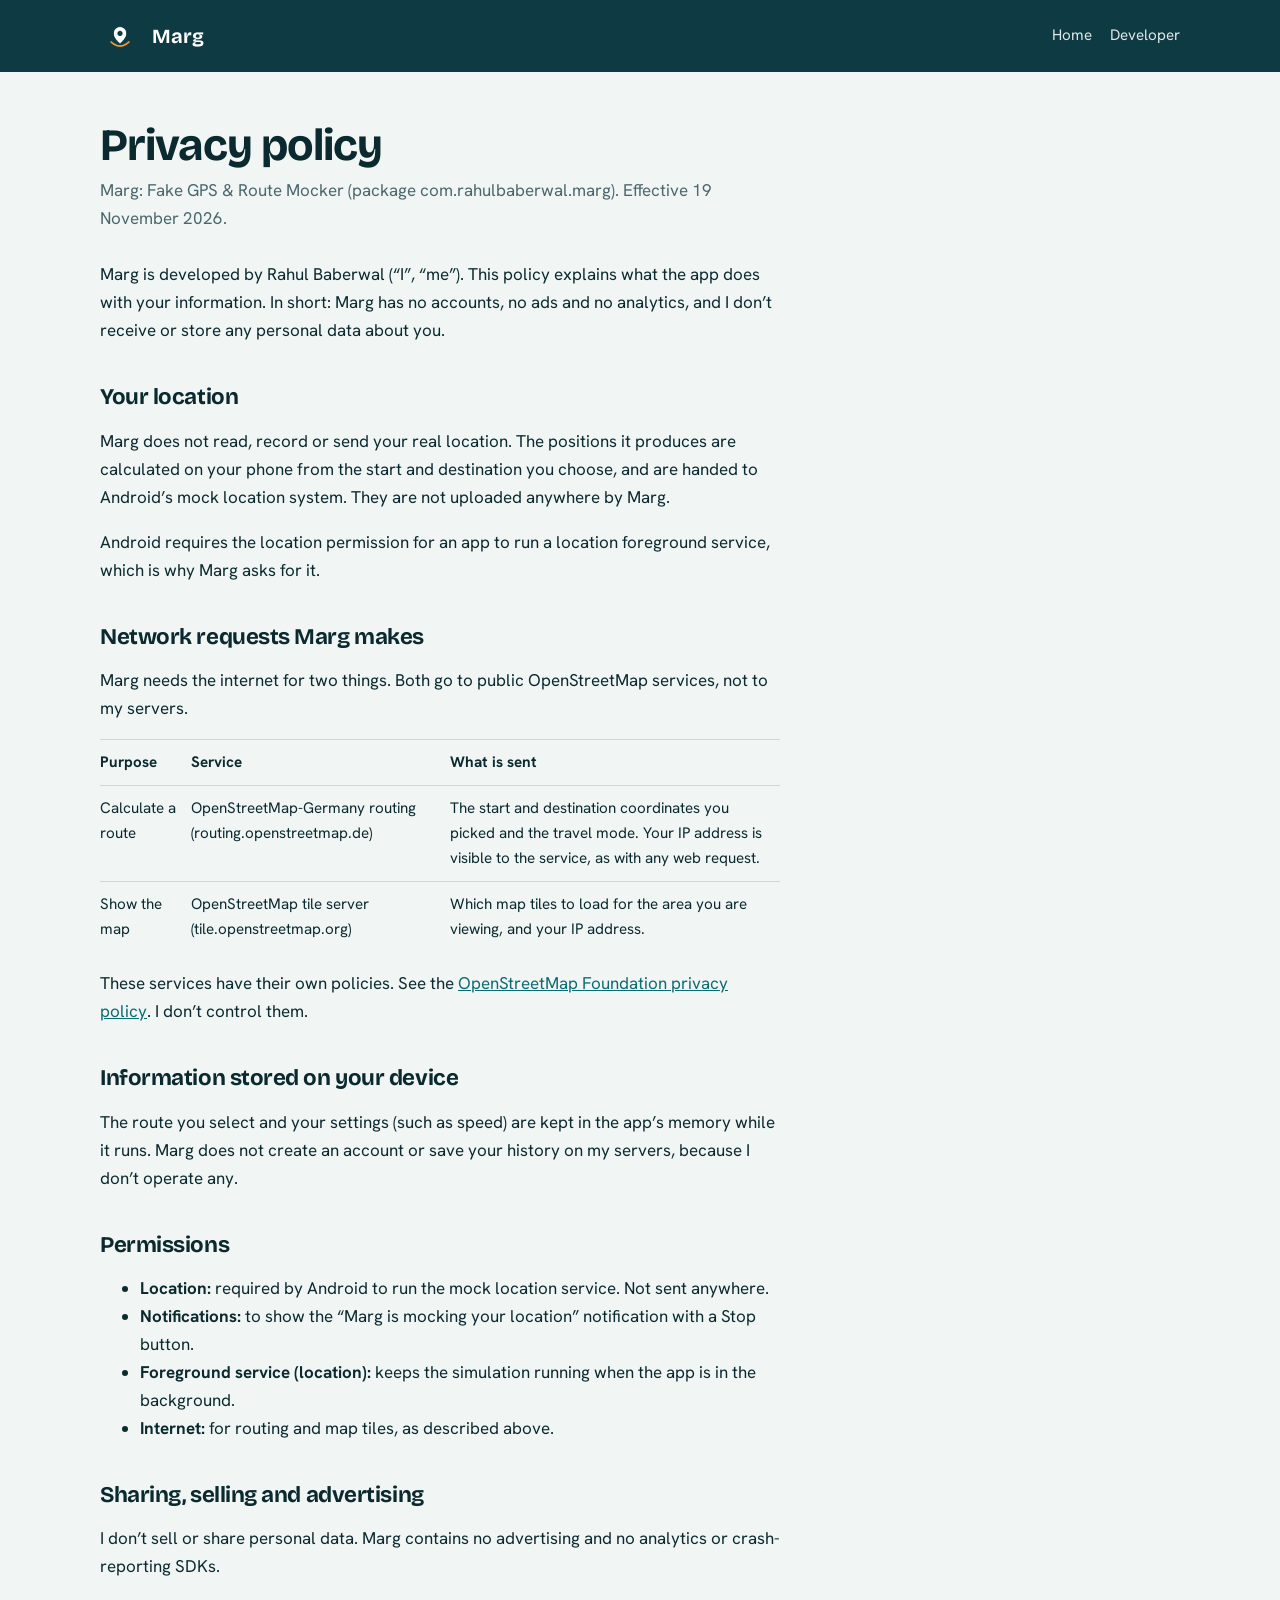
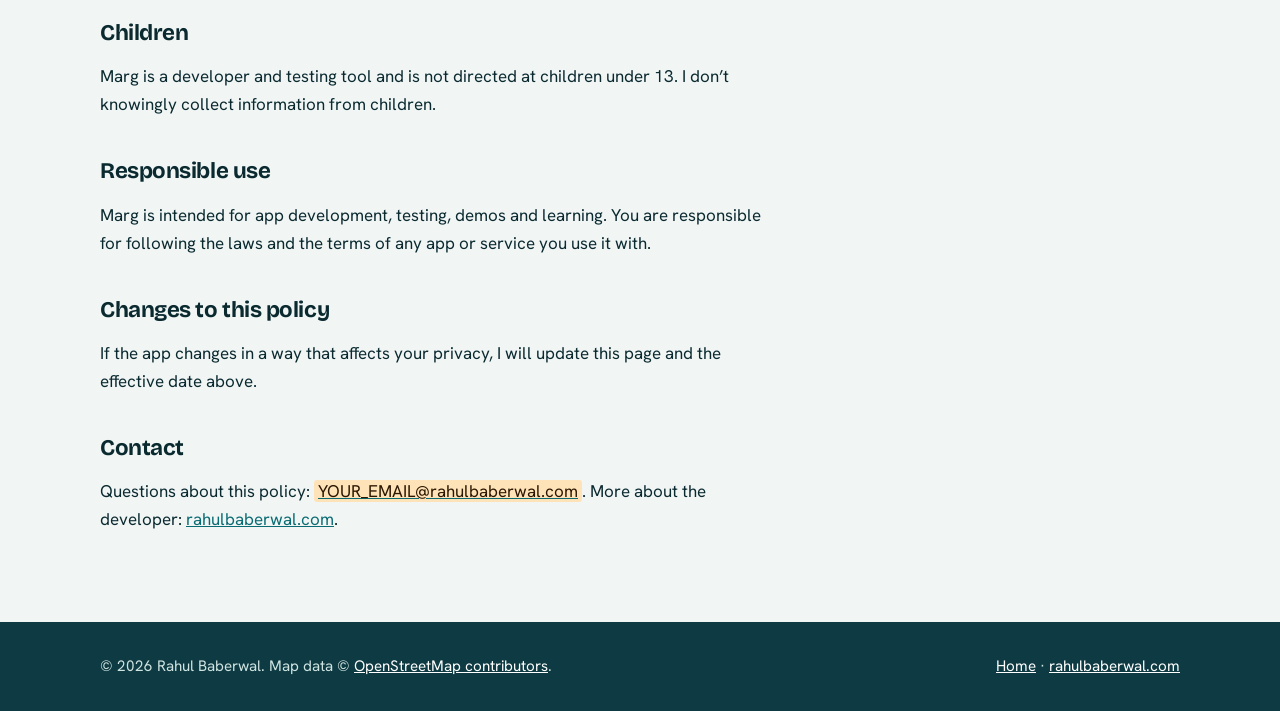
==== docs/privacy.html @ 12610db1 "Initial commit: Android project setup with release signing config and documentation" ====
<!doctype html>
<html lang="en">
<head>
<meta charset="utf-8">
<meta name="viewport" content="width=device-width, initial-scale=1">
<title>Privacy policy – Marg: Fake GPS &amp; Route Mocker</title>
<meta name="description" content="Privacy policy for Marg: Fake GPS &amp; Route Mocker, an Android app by Rahul Baberwal.">
<link rel="icon" href="assets/icon.png">
<link rel="preconnect" href="https://fonts.googleapis.com">
<link rel="preconnect" href="https://fonts.gstatic.com" crossorigin>
<link href="https://fonts.googleapis.com/css2?family=Bricolage+Grotesque:wght@600;700&family=Hanken+Grotesk:wght@400;600&display=swap" rel="stylesheet">
<link rel="stylesheet" href="style.css">
</head>
<body>
<div class="top"><div class="wrap"><header class="bar">
  <a class="brand" href="./"><img src="assets/icon.png" alt="" width="40" height="40">Marg</a>
  <nav aria-label="Main"><a href="./">Home</a><a href="https://rahulbaberwal.com">Developer</a></nav>
</header></div></div>

<main class="wrap">
<article class="prose">
  <h1>Privacy policy</h1>
  <p class="meta">Marg: Fake GPS &amp; Route Mocker (package com.rahulbaberwal.marg). Effective 19 November 2026.</p>

  <p>Marg is developed by Rahul Baberwal (“I”, “me”). This policy explains what the app does with your information. In short: Marg has no accounts, no ads and no analytics, and I don’t receive or store any personal data about you.</p>

  <h2>Your location</h2>
  <p>Marg does not read, record or send your real location. The positions it produces are calculated on your phone from the start and destination you choose, and are handed to Android’s mock location system. They are not uploaded anywhere by Marg.</p>
  <p>Android requires the location permission for an app to run a location foreground service, which is why Marg asks for it.</p>

  <h2>Network requests Marg makes</h2>
  <p>Marg needs the internet for two things. Both go to public OpenStreetMap services, not to my servers.</p>
  <table>
    <tr><th>Purpose</th><th>Service</th><th>What is sent</th></tr>
    <tr><td>Calculate a route</td><td>OpenStreetMap-Germany routing (routing.openstreetmap.de)</td><td>The start and destination coordinates you picked and the travel mode. Your IP address is visible to the service, as with any web request.</td></tr>
    <tr><td>Show the map</td><td>OpenStreetMap tile server (tile.openstreetmap.org)</td><td>Which map tiles to load for the area you are viewing, and your IP address.</td></tr>
  </table>
  <p>These services have their own policies. See the <a href="https://osmfoundation.org/wiki/Privacy_Policy">OpenStreetMap Foundation privacy policy</a>. I don’t control them.</p>

  <h2>Information stored on your device</h2>
  <p>The route you select and your settings (such as speed) are kept in the app’s memory while it runs. Marg does not create an account or save your history on my servers, because I don’t operate any.</p>

  <h2>Permissions</h2>
  <ul>
    <li><strong>Location:</strong> required by Android to run the mock location service. Not sent anywhere.</li>
    <li><strong>Notifications:</strong> to show the “Marg is mocking your location” notification with a Stop button.</li>
    <li><strong>Foreground service (location):</strong> keeps the simulation running when the app is in the background.</li>
    <li><strong>Internet:</strong> for routing and map tiles, as described above.</li>
  </ul>

  <h2>Sharing, selling and advertising</h2>
  <p>I don’t sell or share personal data. Marg contains no advertising and no analytics or crash-reporting SDKs.</p>

  <h2>Children</h2>
  <p>Marg is a developer and testing tool and is not directed at children under 13. I don’t knowingly collect information from children.</p>

  <h2>Responsible use</h2>
  <p>Marg is intended for app development, testing, demos and learning. You are responsible for following the laws and the terms of any app or service you use it with.</p>

  <h2>Changes to this policy</h2>
  <p>If the app changes in a way that affects your privacy, I will update this page and the effective date above.</p>

  <h2>Contact</h2>
  <p>Questions about this policy: <a href="mailto:YOUR_EMAIL@rahulbaberwal.com"><span class="todo">YOUR_EMAIL@rahulbaberwal.com</span></a>. More about the developer: <a href="https://rahulbaberwal.com">rahulbaberwal.com</a>.</p>
</article>
</main>

<footer><div class="wrap">
  <span>© 2026 Rahul Baberwal. Map data © <a href="https://www.openstreetmap.org/copyright">OpenStreetMap contributors</a>.</span>
  <span><a href="./">Home</a> · <a href="https://rahulbaberwal.com">rahulbaberwal.com</a></span>
</div></footer>
</body>
</html>
---- docs/style.css ----
:root{
  --ink:#0B2A30; --paper:#F1F6F5; --teal:#0E3B43; --mint:#CFE7E2;
  --saffron:#FF9933; --muted:#4A676D; --line:#C6DCD8; --link:#0B6B73;
  color-scheme: light dark;
}
@media (prefers-color-scheme: dark){
  :root{ --ink:#E4F0EE; --paper:#0A1F24; --mint:#12353C; --muted:#9AB5BA; --line:#1F4048; --link:#7FD3CF; }
}
*{box-sizing:border-box}
html{scroll-behavior:smooth}
body{margin:0;background:var(--paper);color:var(--ink);font:17px/1.65 "Hanken Grotesk",system-ui,-apple-system,"Segoe UI",Roboto,sans-serif}
h1,h2,h3{font-family:"Bricolage Grotesque","Hanken Grotesk",system-ui,sans-serif;line-height:1.12;letter-spacing:-.02em;margin:0}
a{color:var(--link)}
a:focus-visible,button:focus-visible{outline:3px solid var(--saffron);outline-offset:3px;border-radius:4px}
.wrap{width:min(1080px,100% - 40px);margin-inline:auto}

/* header + hero (always dark teal) */
.top{background:var(--teal);color:#fff}
.top a{color:#fff}
.bar{display:flex;align-items:center;justify-content:space-between;gap:16px;padding:16px 0}
.brand{display:flex;align-items:center;gap:12px;text-decoration:none;font-family:"Bricolage Grotesque",sans-serif;font-weight:700;font-size:1.25rem}
.brand img{width:40px;height:40px;border-radius:50%}
.bar nav{display:flex;gap:18px;font-size:.95rem}
.bar nav a{text-decoration:none;opacity:.88}
.bar nav a:hover{opacity:1;text-decoration:underline}
.hero{display:grid;gap:32px;padding:40px 0 64px;align-items:center}
.hero h1{font-size:clamp(2.2rem,6vw,3.8rem);font-weight:700;max-width:14ch}
.hero p{font-size:1.15rem;max-width:46ch;color:#D5E8E5;margin:18px 0 28px}
.cta{display:flex;flex-wrap:wrap;gap:12px}
.btn{display:inline-block;padding:13px 22px;border-radius:999px;font-weight:600;text-decoration:none}
.btn.primary{background:var(--saffron);color:#2B1700}
.btn.ghost{border:2px solid #5F8A91;color:#fff}
.btn:hover{filter:brightness(1.08)}
.route{width:100%;height:auto;max-width:520px;justify-self:center}
@media(min-width:860px){.hero{grid-template-columns:1.05fr 1fr}}

/* sections */
section{padding:64px 0}
section + section{border-top:1px solid var(--line)}
h2{font-size:clamp(1.6rem,3.6vw,2.2rem);margin-bottom:12px}
.lead{max-width:60ch;color:var(--muted);margin:0 0 32px}
.features{display:grid;gap:0 48px;margin:0}
@media(min-width:760px){.features{grid-template-columns:1fr 1fr}}
.features div{padding:18px 0;border-top:1px solid var(--line)}
.features dt{font-weight:700;font-family:"Bricolage Grotesque",sans-serif;font-size:1.15rem}
.features dd{margin:4px 0 0;color:var(--muted);max-width:44ch}
.steps{margin:0;padding-left:1.2em;max-width:60ch}
.steps li{margin:0 0 12px;padding-left:6px}
.steps li::marker{color:var(--saffron);font-weight:700}
.shots{display:flex;gap:20px;overflow-x:auto;padding:4px 2px 18px;scroll-snap-type:x mandatory}
.shots figure{margin:0;flex:0 0 min(240px,70vw);scroll-snap-align:start}
.shot{aspect-ratio:9/19.5;border:6px solid var(--teal);border-radius:30px;background:var(--mint);overflow:hidden;position:relative}
.shot img{width:100%;height:100%;object-fit:cover;display:block}
.shot.missing::after{content:"Add screenshot";position:absolute;inset:0;display:grid;place-items:center;color:var(--muted);font-size:.95rem}
figcaption{margin-top:10px;color:var(--muted);font-size:.95rem}
.note{max-width:62ch;border-left:4px solid var(--saffron);padding:4px 0 4px 18px}
.dev{display:grid;gap:12px;max-width:62ch}

footer{background:var(--teal);color:#CFE3E0;padding:32px 0;font-size:.95rem}
footer a{color:#fff}
footer .wrap{display:flex;flex-wrap:wrap;gap:8px 24px;justify-content:space-between}

/* privacy / long text */
.prose{padding:48px 0 72px;max-width:68ch}
.prose h1{font-size:clamp(2rem,5vw,2.8rem);margin-bottom:6px}
.prose h2{font-size:1.4rem;margin:40px 0 8px}
.prose p,.prose li{max-width:68ch}
.prose .meta{color:var(--muted);margin:0 0 28px}
.prose table{border-collapse:collapse;width:100%;margin:12px 0;font-size:.95rem}
.prose th,.prose td{border-top:1px solid var(--line);padding:10px 12px 10px 0;text-align:left;vertical-align:top}
.prose th{font-weight:700}
.todo{background:#FFE3B8;color:#2B1700;padding:0 4px;border-radius:3px}
@media (prefers-reduced-motion:reduce){html{scroll-behavior:auto}}
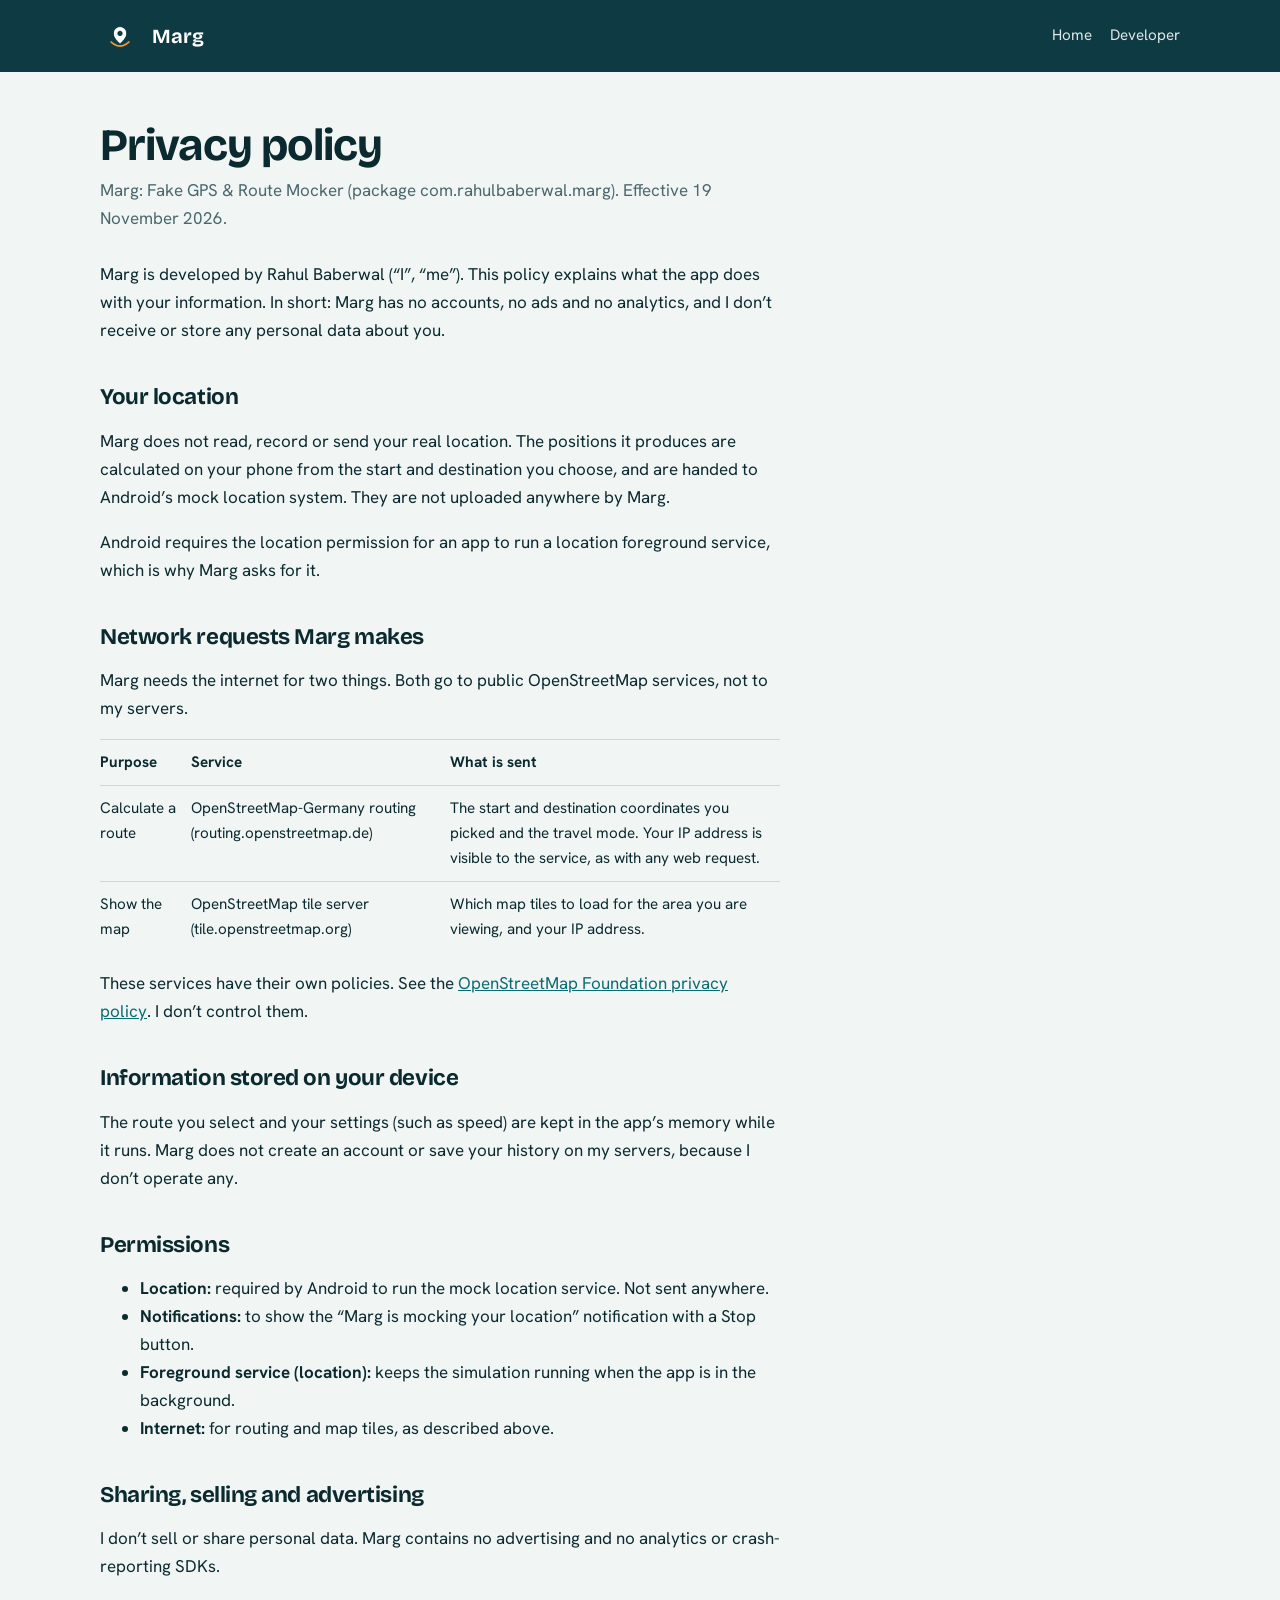
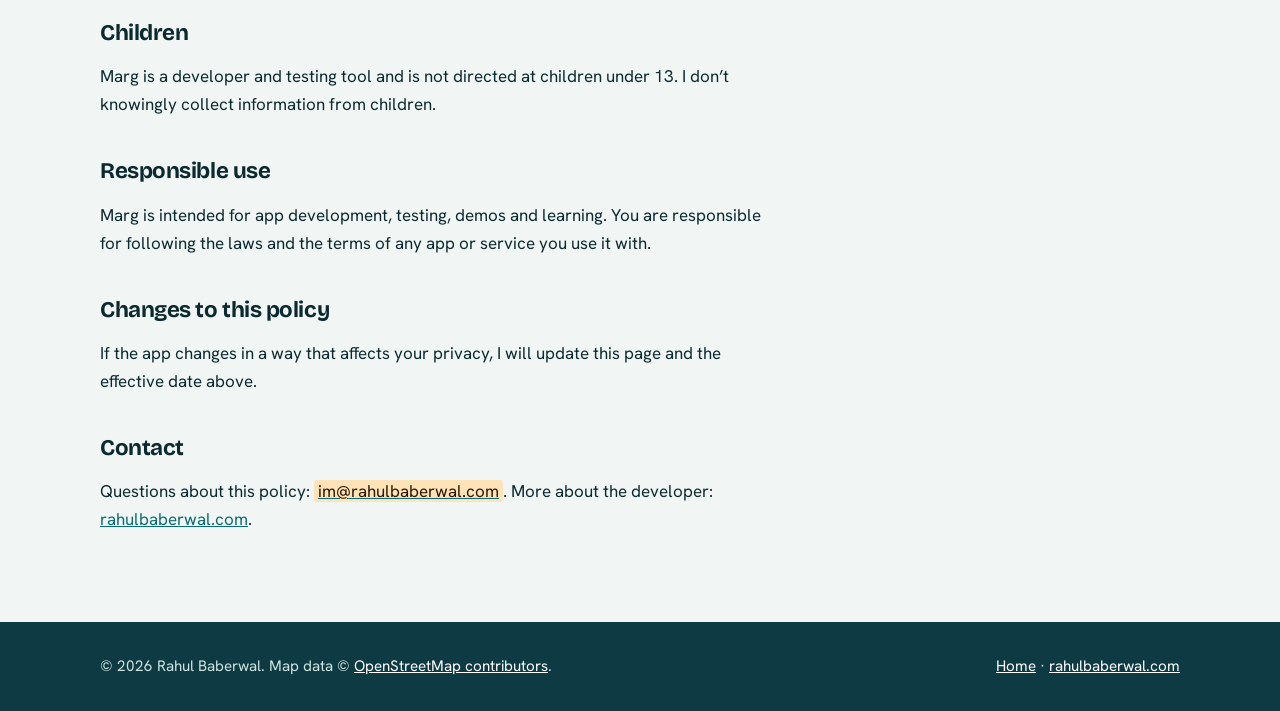
==== commit 2faf183e: "docs: add landing page and privacy policy website files" ====
--- a/docs/privacy.html
+++ b/docs/privacy.html
@@ -1,73 +1,115 @@
 <!doctype html>
 <html lang="en">
+
 <head>
-<meta charset="utf-8">
-<meta name="viewport" content="width=device-width, initial-scale=1">
-<title>Privacy policy – Marg: Fake GPS &amp; Route Mocker</title>
-<meta name="description" content="Privacy policy for Marg: Fake GPS &amp; Route Mocker, an Android app by Rahul Baberwal.">
-<link rel="icon" href="assets/icon.png">
-<link rel="preconnect" href="https://fonts.googleapis.com">
-<link rel="preconnect" href="https://fonts.gstatic.com" crossorigin>
-<link href="https://fonts.googleapis.com/css2?family=Bricolage+Grotesque:wght@600;700&family=Hanken+Grotesk:wght@400;600&display=swap" rel="stylesheet">
-<link rel="stylesheet" href="style.css">
+  <meta charset="utf-8">
+  <meta name="viewport" content="width=device-width, initial-scale=1">
+  <title>Privacy policy – Marg: Fake GPS &amp; Route Mocker</title>
+  <meta name="description"
+    content="Privacy policy for Marg: Fake GPS &amp; Route Mocker, an Android app by Rahul Baberwal.">
+  <link rel="icon" href="assets/icon.png">
+  <link rel="preconnect" href="https://fonts.googleapis.com">
+  <link rel="preconnect" href="https://fonts.gstatic.com" crossorigin>
+  <link
+    href="https://fonts.googleapis.com/css2?family=Bricolage+Grotesque:wght@600;700&family=Hanken+Grotesk:wght@400;600&display=swap"
+    rel="stylesheet">
+  <link rel="stylesheet" href="style.css">
 </head>
+
 <body>
-<div class="top"><div class="wrap"><header class="bar">
-  <a class="brand" href="./"><img src="assets/icon.png" alt="" width="40" height="40">Marg</a>
-  <nav aria-label="Main"><a href="./">Home</a><a href="https://rahulbaberwal.com">Developer</a></nav>
-</header></div></div>
+  <div class="top">
+    <div class="wrap">
+      <header class="bar">
+        <a class="brand" href="./"><img src="assets/icon.png" alt="" width="40" height="40">Marg</a>
+        <nav aria-label="Main"><a href="./">Home</a><a href="https://rahulbaberwal.com">Developer</a></nav>
+      </header>
+    </div>
+  </div>
 
-<main class="wrap">
-<article class="prose">
-  <h1>Privacy policy</h1>
-  <p class="meta">Marg: Fake GPS &amp; Route Mocker (package com.rahulbaberwal.marg). Effective 19 November 2026.</p>
+  <main class="wrap">
+    <article class="prose">
+      <h1>Privacy policy</h1>
+      <p class="meta">Marg: Fake GPS &amp; Route Mocker (package com.rahulbaberwal.marg). Effective 19 November 2026.
+      </p>
 
-  <p>Marg is developed by Rahul Baberwal (“I”, “me”). This policy explains what the app does with your information. In short: Marg has no accounts, no ads and no analytics, and I don’t receive or store any personal data about you.</p>
+      <p>Marg is developed by Rahul Baberwal (“I”, “me”). This policy explains what the app does with your information.
+        In short: Marg has no accounts, no ads and no analytics, and I don’t receive or store any personal data about
+        you.</p>
 
-  <h2>Your location</h2>
-  <p>Marg does not read, record or send your real location. The positions it produces are calculated on your phone from the start and destination you choose, and are handed to Android’s mock location system. They are not uploaded anywhere by Marg.</p>
-  <p>Android requires the location permission for an app to run a location foreground service, which is why Marg asks for it.</p>
+      <h2>Your location</h2>
+      <p>Marg does not read, record or send your real location. The positions it produces are calculated on your phone
+        from the start and destination you choose, and are handed to Android’s mock location system. They are not
+        uploaded anywhere by Marg.</p>
+      <p>Android requires the location permission for an app to run a location foreground service, which is why Marg
+        asks for it.</p>
 
-  <h2>Network requests Marg makes</h2>
-  <p>Marg needs the internet for two things. Both go to public OpenStreetMap services, not to my servers.</p>
-  <table>
-    <tr><th>Purpose</th><th>Service</th><th>What is sent</th></tr>
-    <tr><td>Calculate a route</td><td>OpenStreetMap-Germany routing (routing.openstreetmap.de)</td><td>The start and destination coordinates you picked and the travel mode. Your IP address is visible to the service, as with any web request.</td></tr>
-    <tr><td>Show the map</td><td>OpenStreetMap tile server (tile.openstreetmap.org)</td><td>Which map tiles to load for the area you are viewing, and your IP address.</td></tr>
-  </table>
-  <p>These services have their own policies. See the <a href="https://osmfoundation.org/wiki/Privacy_Policy">OpenStreetMap Foundation privacy policy</a>. I don’t control them.</p>
+      <h2>Network requests Marg makes</h2>
+      <p>Marg needs the internet for two things. Both go to public OpenStreetMap services, not to my servers.</p>
+      <table>
+        <tr>
+          <th>Purpose</th>
+          <th>Service</th>
+          <th>What is sent</th>
+        </tr>
+        <tr>
+          <td>Calculate a route</td>
+          <td>OpenStreetMap-Germany routing (routing.openstreetmap.de)</td>
+          <td>The start and destination coordinates you picked and the travel mode. Your IP address is visible to the
+            service, as with any web request.</td>
+        </tr>
+        <tr>
+          <td>Show the map</td>
+          <td>OpenStreetMap tile server (tile.openstreetmap.org)</td>
+          <td>Which map tiles to load for the area you are viewing, and your IP address.</td>
+        </tr>
+      </table>
+      <p>These services have their own policies. See the <a
+          href="https://osmfoundation.org/wiki/Privacy_Policy">OpenStreetMap Foundation privacy policy</a>. I don’t
+        control them.</p>
 
-  <h2>Information stored on your device</h2>
-  <p>The route you select and your settings (such as speed) are kept in the app’s memory while it runs. Marg does not create an account or save your history on my servers, because I don’t operate any.</p>
+      <h2>Information stored on your device</h2>
+      <p>The route you select and your settings (such as speed) are kept in the app’s memory while it runs. Marg does
+        not create an account or save your history on my servers, because I don’t operate any.</p>
 
-  <h2>Permissions</h2>
-  <ul>
-    <li><strong>Location:</strong> required by Android to run the mock location service. Not sent anywhere.</li>
-    <li><strong>Notifications:</strong> to show the “Marg is mocking your location” notification with a Stop button.</li>
-    <li><strong>Foreground service (location):</strong> keeps the simulation running when the app is in the background.</li>
-    <li><strong>Internet:</strong> for routing and map tiles, as described above.</li>
-  </ul>
+      <h2>Permissions</h2>
+      <ul>
+        <li><strong>Location:</strong> required by Android to run the mock location service. Not sent anywhere.</li>
+        <li><strong>Notifications:</strong> to show the “Marg is mocking your location” notification with a Stop button.
+        </li>
+        <li><strong>Foreground service (location):</strong> keeps the simulation running when the app is in the
+          background.</li>
+        <li><strong>Internet:</strong> for routing and map tiles, as described above.</li>
+      </ul>
 
-  <h2>Sharing, selling and advertising</h2>
-  <p>I don’t sell or share personal data. Marg contains no advertising and no analytics or crash-reporting SDKs.</p>
+      <h2>Sharing, selling and advertising</h2>
+      <p>I don’t sell or share personal data. Marg contains no advertising and no analytics or crash-reporting SDKs.</p>
 
-  <h2>Children</h2>
-  <p>Marg is a developer and testing tool and is not directed at children under 13. I don’t knowingly collect information from children.</p>
+      <h2>Children</h2>
+      <p>Marg is a developer and testing tool and is not directed at children under 13. I don’t knowingly collect
+        information from children.</p>
 
-  <h2>Responsible use</h2>
-  <p>Marg is intended for app development, testing, demos and learning. You are responsible for following the laws and the terms of any app or service you use it with.</p>
+      <h2>Responsible use</h2>
+      <p>Marg is intended for app development, testing, demos and learning. You are responsible for following the laws
+        and the terms of any app or service you use it with.</p>
 
-  <h2>Changes to this policy</h2>
-  <p>If the app changes in a way that affects your privacy, I will update this page and the effective date above.</p>
+      <h2>Changes to this policy</h2>
+      <p>If the app changes in a way that affects your privacy, I will update this page and the effective date above.
+      </p>
 
-  <h2>Contact</h2>
-  <p>Questions about this policy: <a href="mailto:YOUR_EMAIL@rahulbaberwal.com"><span class="todo">YOUR_EMAIL@rahulbaberwal.com</span></a>. More about the developer: <a href="https://rahulbaberwal.com">rahulbaberwal.com</a>.</p>
-</article>
-</main>
+      <h2>Contact</h2>
+      <p>Questions about this policy: <a href="mailto:im@rahulbaberwal.com"><span
+            class="todo">im@rahulbaberwal.com</span></a>. More about the developer: <a
+          href="https://rahulbaberwal.com">rahulbaberwal.com</a>.</p>
+    </article>
+  </main>
 
-<footer><div class="wrap">
-  <span>© 2026 Rahul Baberwal. Map data © <a href="https://www.openstreetmap.org/copyright">OpenStreetMap contributors</a>.</span>
-  <span><a href="./">Home</a> · <a href="https://rahulbaberwal.com">rahulbaberwal.com</a></span>
-</div></footer>
+  <footer>
+    <div class="wrap">
+      <span>© 2026 Rahul Baberwal. Map data © <a href="https://www.openstreetmap.org/copyright">OpenStreetMap
+          contributors</a>.</span>
+      <span><a href="./">Home</a> · <a href="https://rahulbaberwal.com">rahulbaberwal.com</a></span>
+    </div>
+  </footer>
 </body>
-</html>
+
+</html>
